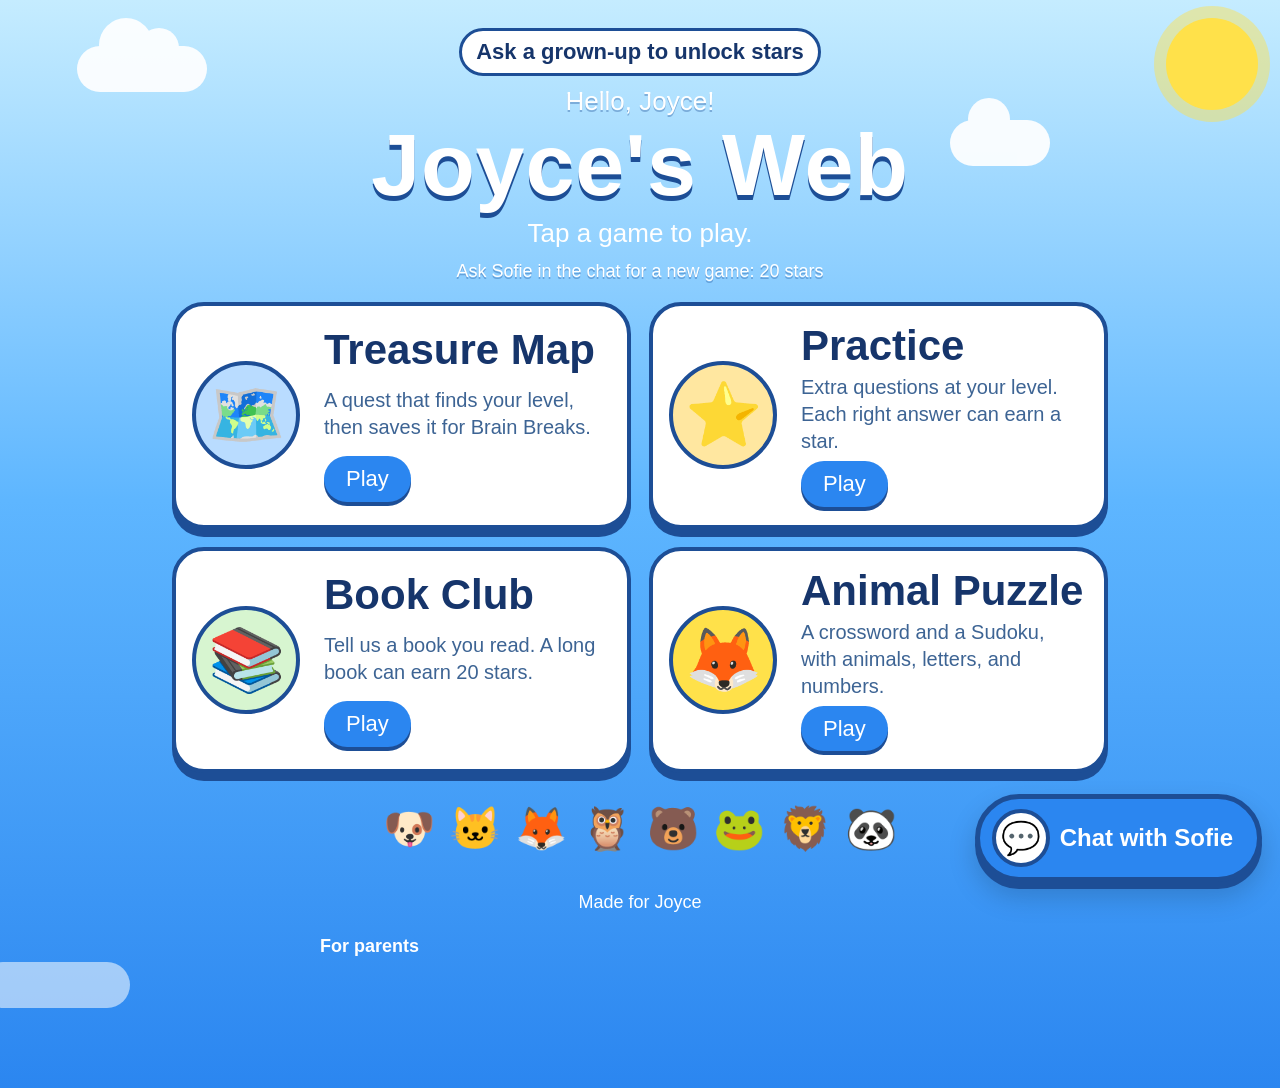
==== index.html @ fce6f311 "Put the Book Club quiz back in the chat. Lookup, start, and list are the only kid-books calls. A fin" ====
<!DOCTYPE html>
<html lang="en">
<head>
  <meta charset="UTF-8">
  <meta name="viewport" content="width=device-width, initial-scale=1, maximum-scale=1, user-scalable=no, viewport-fit=cover">
  <meta name="format-detection" content="telephone=no">
  <meta name="apple-mobile-web-app-capable" content="yes">
  <meta name="mobile-web-app-capable" content="yes">
  <meta name="apple-mobile-web-app-status-bar-style" content="black-translucent">
  <meta name="apple-mobile-web-app-title" content="Joyce's Web">
  <meta name="theme-color" content="#2b86f0">
  <title>Joyce's Web</title>
  <link rel="icon" href="apple-touch-icon.png">
  <link rel="apple-touch-icon" href="apple-touch-icon.png">
  <link rel="manifest" href="manifest.webmanifest">
  <link rel="stylesheet" href="css/site.css">
  <link rel="stylesheet" href="questions/ask.css">
</head>
<body class="home">
  <div class="sky" aria-hidden="true">
    <div class="sun"></div>
    <div class="cloud cloud-a"></div>
    <div class="cloud cloud-b"></div>
    <div class="cloud cloud-c"></div>
  </div>
  <main class="wrap">
    <header class="hero">
      <p class="starbar" id="starbar">★</p>
      <p class="hello">Hello, Joyce!</p>
      <h1>Joyce's Web</h1>
      <p class="tag">Tap a game to play.</p>
      <p class="star-ask">Ask Sofie in the chat for a new game: 20 stars</p>
    </header>
    <section id="game-list" class="game-list" aria-label="Games"></section>
    <ul class="parade" aria-hidden="true">
      <li>🐶</li>
      <li>🐱</li>
      <li>🦊</li>
      <li>🦉</li>
      <li>🐻</li>
      <li>🐸</li>
      <li>🦁</li>
      <li>🐼</li>
    </ul>
  </main>
  <footer class="foot">
    <p>Made for Joyce</p>
    <details class="parent-note">
      <summary>For parents</summary>
      <p>Brain Breaks are short learning pauses instead of ads. At the end of every level, whether Joyce finishes it or starts it over, she or Miriam answers a few questions: math, word problems, English, Russian, and Hebrew words, and the weekly Torah portion. Questions get a little harder as the game level goes up. Each child has her own level, saved on this iPad. They can switch players on the break screen.</p>
      <p>The 💬 bubble lets Joyce chat with Sofie, her Grok Bot. It asks for the family code once on this iPad, and only Sofie can answer. After that, stars can be earned in Practice and spent on hints. A new game from Sofie costs 20 stars.</p>
      <p>Treasure Map finds a level for math, reading, English, Hebrew, Russian, and Parsha. Those levels are saved for Brain Breaks. She can quit and come back, or retake a subject anytime.</p>
      <p>Book Club is for a book she finished. She picks the book, then tells Sofie about it in the chat. A long book can earn 20 stars. A short book does not.</p>
    </details>
  </footer>
  <script src="games.js"></script>
  <script src="js/home.js"></script>
  <script src="js/kid-config.js"></script>
  <script src="stars/stars.js"></script>
  <script src="chat/chat.js" defer></script>
</body>
</html>
---- css/site.css ----
:root {
  --ink: #16356b;
  --ink-soft: #3d6494;
  --sky-top: #c5ecff;
  --sky-mid: #5eb6ff;
  --sky-deep: #2b86f0;
  --line: #1d4e96;
  --sun: #ffe14a;
  --white: #ffffff;
  --shadow: 0 8px 0 #1d4e96;
  --font: "Chalkboard SE", "Comic Sans MS", "Marker Felt", "Trebuchet MS", "Segoe Print", sans-serif;
}

* {
  box-sizing: border-box;
}

html {
  touch-action: manipulation;
  -webkit-text-size-adjust: 100%;
}

body {
  margin: 0;
  min-height: 100vh;
  min-height: 100dvh;
  color: var(--ink);
  font-family: var(--font);
  font-size: 22px;
  line-height: 1.35;
  background: linear-gradient(180deg, var(--sky-top) 0%, var(--sky-mid) 46%, var(--sky-deep) 100%);
  padding:
    env(safe-area-inset-top)
    env(safe-area-inset-right)
    env(safe-area-inset-bottom)
    env(safe-area-inset-left);
}

body.home,
body.game {
  position: relative;
  overflow-x: hidden;
}

button,
a {
  font-family: inherit;
  touch-action: manipulation;
  -webkit-tap-highlight-color: transparent;
  -webkit-touch-callout: none;
  user-select: none;
}

button {
  cursor: pointer;
  border: 0;
  color: inherit;
}

.sky {
  position: absolute;
  inset: 0;
  pointer-events: none;
  overflow: hidden;
}

.sun {
  position: absolute;
  top: 18px;
  right: 22px;
  width: 92px;
  height: 92px;
  border-radius: 50%;
  background: var(--sun);
  box-shadow: 0 0 0 12px rgba(255, 225, 74, 0.45);
}

.cloud {
  position: absolute;
  height: 46px;
  background: #fff;
  border-radius: 40px;
  opacity: 0.92;
}

.cloud:before,
.cloud:after {
  content: "";
  position: absolute;
  background: #fff;
  border-radius: 50%;
}

.cloud-a {
  width: 130px;
  top: 46px;
  left: 6%;
}

.cloud-a:before {
  width: 54px;
  height: 54px;
  top: -28px;
  left: 22px;
}

.cloud-a:after {
  width: 40px;
  height: 40px;
  top: -18px;
  left: 62px;
}

.cloud-b {
  width: 100px;
  top: 120px;
  right: 18%;
}

.cloud-b:before {
  width: 42px;
  height: 42px;
  top: -22px;
  left: 18px;
}

.cloud-c {
  width: 150px;
  bottom: 80px;
  left: -20px;
  opacity: 0.55;
}

.wrap {
  position: relative;
  z-index: 1;
  width: min(980px, 100%);
  margin: 0 auto;
  padding: 28px 22px 16px;
}

.hero {
  text-align: center;
  margin-bottom: 18px;
}

.hello {
  margin: 0 0 4px;
  font-size: 26px;
  color: #fff;
  text-shadow: 0 2px 0 rgba(29, 78, 150, 0.35);
}

h1 {
  margin: 0;
  font-size: clamp(52px, 9vw, 88px);
  line-height: 0.95;
  color: #fff;
  text-shadow: 0 5px 0 #1d4e96;
  letter-spacing: 0.01em;
}

.tag {
  margin: 10px 0 0;
  font-size: 26px;
  color: #fff;
}

.game-list {
  display: flex;
  flex-wrap: wrap;
  justify-content: center;
  gap: 18px;
  margin-top: 12px;
}

.game-card {
  flex: 1 1 340px;
  max-width: 560px;
  min-height: 196px;
  display: grid;
  grid-template-columns: 116px 1fr;
  grid-template-areas:
    "emoji title"
    "emoji about"
    "emoji play";
  gap: 6px 16px;
  align-items: center;
  padding: 18px 20px 18px 16px;
  background: var(--white);
  color: var(--ink);
  text-decoration: none;
  border: 4px solid var(--line);
  border-radius: 32px;
  box-shadow: var(--shadow);
}

.game-card:active {
  transform: translateY(4px);
  box-shadow: 0 4px 0 #1d4e96;
}

.game-emoji {
  grid-area: emoji;
  width: 108px;
  height: 108px;
  display: grid;
  place-items: center;
  border-radius: 50%;
  background: var(--accent, var(--sun));
  border: 4px solid var(--line);
  font-size: 62px;
  line-height: 1;
}

.game-title {
  grid-area: title;
  font-size: clamp(32px, 4vw, 42px);
  font-weight: 800;
  line-height: 1.05;
}

.game-about {
  grid-area: about;
  font-size: 20px;
  color: var(--ink-soft);
}

.play-pill {
  grid-area: play;
  justify-self: start;
  background: #2b86f0;
  color: #fff;
  border-radius: 999px;
  padding: 8px 22px;
  font-size: 22px;
  box-shadow: 0 4px 0 #1d4e96;
}

.parade {
  list-style: none;
  display: flex;
  justify-content: center;
  flex-wrap: wrap;
  gap: 8px 14px;
  margin: 28px 0 8px;
  padding: 0;
  font-size: 42px;
}

.foot {
  position: relative;
  z-index: 1;
  text-align: center;
  color: #fff;
  font-size: 18px;
  padding: 8px 12px 120px;
}

.foot p {
  margin: 0;
}

.parent-note {
  margin: 10px auto 0;
  max-width: 640px;
  text-align: left;
}

.parent-note summary {
  min-height: 44px;
  display: inline-flex;
  align-items: center;
  cursor: pointer;
  color: #fff;
  font-weight: 700;
}

.parent-note p {
  margin-top: 8px;
  background: rgba(255, 255, 255, 0.96);
  color: var(--ink);
  border-radius: 16px;
  padding: 14px 16px;
  line-height: 1.4;
}

.empty-note {
  background: #fff;
  border-radius: 24px;
  padding: 24px;
  color: var(--ink);
}

@media (orientation: landscape) and (max-height: 500px) {
  .sun {
    width: 64px;
    height: 64px;
  }

  h1 {
    font-size: 48px;
  }
}

@media (prefers-reduced-motion: reduce) {
  .game-card:active {
    transform: none;
  }
}

/* The chat widget is appended to the page. .wrap and .foot each
   create a stacking context, and the panel fades in. Keep the whole
   widget above decorations, clouds, and the footer, and keep the
   panel painted solid so the page cannot show through it. */
.kc-root {
  position: relative;
  z-index: 50;
}

.kc-panel {
  opacity: 1 !important;
}
---- questions/ask.css ----
/* Shared quest screen. Colors come from the host site's variables. */
.quest-page {
  --quest-accent: var(--sky-deep, #2b86f0);
  --quest-ink: var(--ink, #16356b);
  --quest-line: var(--line, #1d4e96);
  --quest-card: #ffffff;
  --quest-yes: #1f8a4c;
  --quest-soft: #e7f6ff;
}

.quest-top {
  position: relative;
  z-index: 2;
  display: flex;
  align-items: center;
  justify-content: space-between;
  gap: 12px;
  padding: 14px 16px 0;
}

.quest-app {
  position: relative;
  z-index: 1;
  width: min(980px, 100%);
  margin: 0 auto;
  padding: 12px 16px 28px;
}

.mascot {
  display: flex;
  align-items: center;
  gap: 12px;
  background: var(--quest-card);
  border: 4px solid var(--quest-line);
  border-radius: 24px;
  padding: 12px 16px;
  box-shadow: 0 6px 0 var(--quest-line);
  margin-bottom: 14px;
}

.mascot-face {
  font-size: 42px;
  line-height: 1;
}

.mascot p {
  margin: 0;
  color: var(--quest-ink);
  font-size: 22px;
}

.map-grid,
.q-choices {
  display: grid;
  grid-template-columns: 1fr;
  gap: 12px;
}

.island,
.q-choice,
.q-next,
.quest-side {
  min-height: 56px;
  border-radius: 18px;
  border: 3px solid var(--quest-line);
  background: var(--quest-card);
  color: var(--quest-ink);
  box-shadow: 0 5px 0 var(--quest-line);
  font-size: 22px;
  font-weight: 700;
  padding: 12px 16px;
  text-align: left;
}

.island {
  display: flex;
  align-items: center;
  gap: 12px;
}

.island .badge {
  margin-left: auto;
  background: var(--quest-soft);
  border-radius: 999px;
  padding: 4px 10px;
  font-size: 16px;
}

.q-card {
  background: var(--quest-card);
  border: 4px solid var(--quest-line);
  border-radius: 28px;
  padding: 16px;
  box-shadow: 0 8px 0 var(--quest-line);
}

.q-kicker,
.q-note,
.q-explain {
  margin: 0 0 8px;
  font-size: 18px;
}

.q-prompt {
  margin: 0 0 14px;
  font-size: 28px;
  line-height: 1.35;
  color: var(--quest-ink);
}

.q-choice.right {
  background: #d9f5d0;
}

.q-choice.wrong {
  background: #ffd5d0;
}

.q-next {
  width: 100%;
  text-align: center;
  background: var(--quest-accent);
  color: #fff;
  margin-top: 12px;
}

.q-he {
  font-family: "New Peninim MT", "Arial Hebrew", "David", "Times New Roman", "Ezra SIL", serif;
  font-size: 34px;
  line-height: 1.5;
}

.q-ru {
  font-family: "Trebuchet MS", "Segoe UI", "Arial", sans-serif;
}

.q-speak {
  min-height: 56px;
  margin: 0 0 12px;
  border-radius: 999px;
  border: 3px solid var(--quest-line);
  background: var(--sun, #ffe14a);
  font-weight: 700;
  padding: 8px 16px;
}

.trail {
  display: flex;
  gap: 6px;
  margin: 0 0 10px;
  padding: 0;
  list-style: none;
}

.trail li {
  width: 14px;
  height: 14px;
  border-radius: 50%;
  background: rgba(255, 255, 255, 0.7);
  border: 2px solid #fff;
}

.trail li.on {
  background: var(--sun, #ffe14a);
}

.result-list {
  display: grid;
  gap: 10px;
}

.result-row {
  display: flex;
  justify-content: space-between;
  gap: 12px;
  background: #fff;
  border-radius: 16px;
  padding: 12px 14px;
  border: 3px solid var(--quest-line);
  font-size: 20px;
}

.seed-note {
  background: rgba(255, 255, 255, 0.95);
  border-radius: 16px;
  padding: 12px 14px;
  color: var(--quest-ink);
  font-size: 18px;
}

.starbar {
  display: inline-flex;
  align-items: center;
  min-height: 44px;
  margin: 0;
  padding: 6px 14px;
  border-radius: 999px;
  background: #fff;
  color: var(--ink, #16356b);
  font-weight: 800;
  border: 3px solid var(--line, #1d4e96);
}

.home .starbar {
  margin: 0 auto 8px;
}

.star-ask {
  margin: 8px 0 0;
  color: #fff;
  font-size: 18px;
  text-shadow: 0 2px 0 rgba(29, 78, 150, 0.35);
}

.star-cap {
  margin: 10px 16px 0;
  text-align: center;
  color: var(--ink, #16356b);
  background: #fff8d6;
  border: 3px solid var(--line, #1d4e96);
  border-radius: 16px;
  padding: 10px 14px;
  font-size: 18px;
  font-weight: 700;
}

.star-cap[hidden] {
  display: none;
}

.home .star-cap {
  margin: 0 auto 8px;
  max-width: 560px;
}

@media (min-width: 720px), (orientation: landscape) {
  .map-grid,
  .q-choices {
    grid-template-columns: 1fr 1fr;
  }
}

@media (orientation: landscape) and (min-width: 900px) {
  .map-grid {
    grid-template-columns: 1fr 1fr 1fr;
  }
}
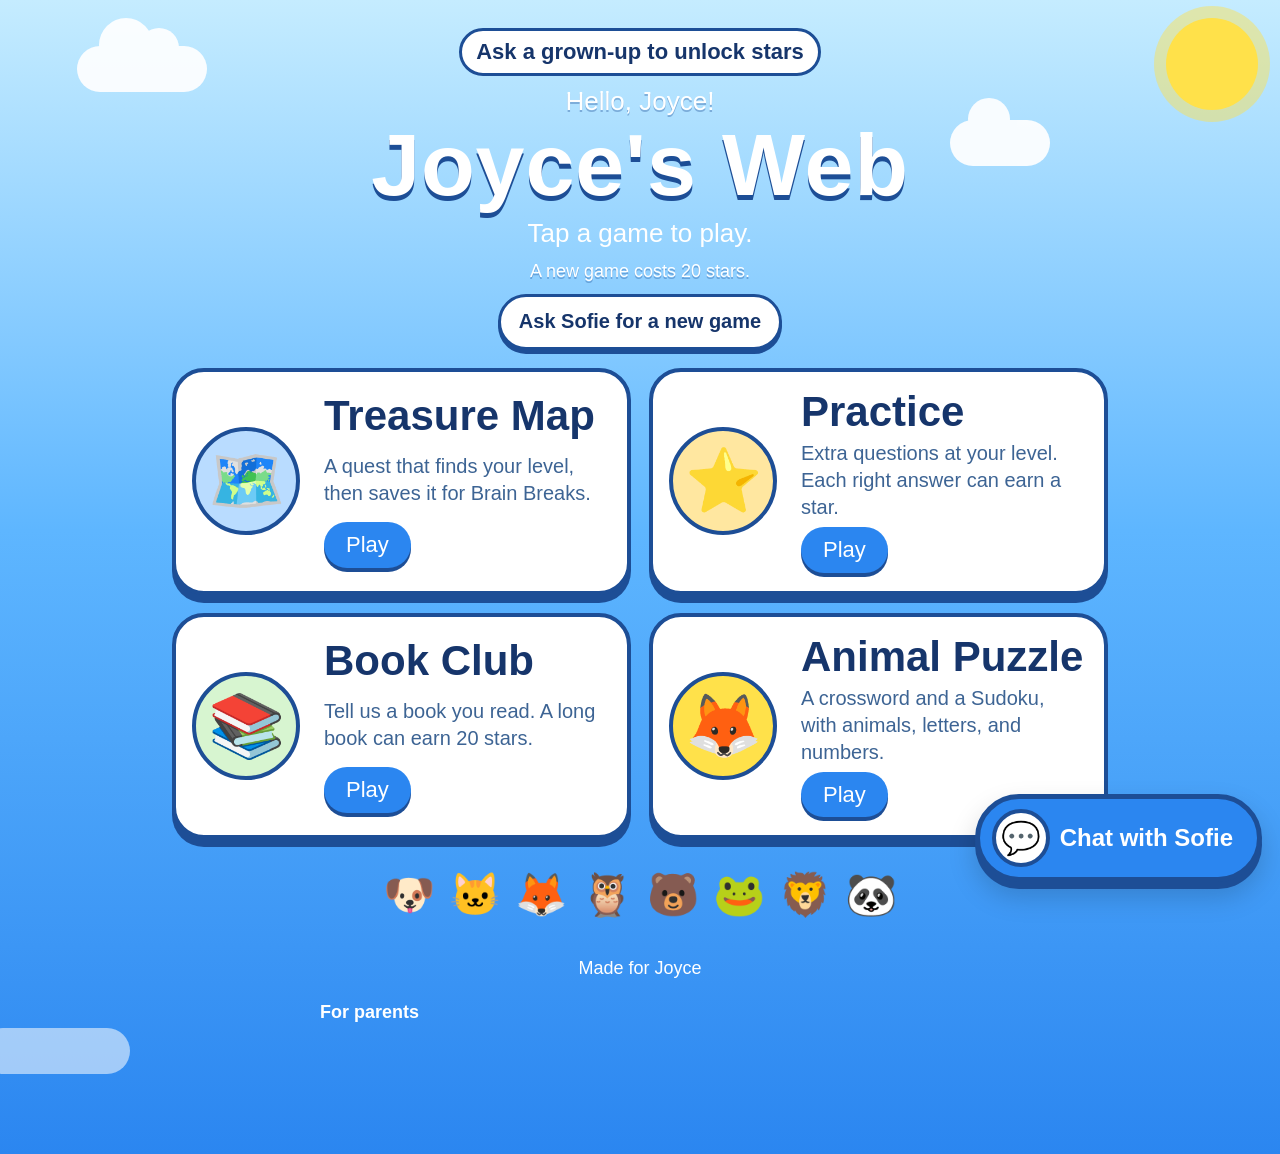
==== commit 53559f1d: "Connect the live star ledger to the shared chat bubble. Copy in the updated chat files, save a renew" ====
--- a/index.html
+++ b/index.html
@@ -29,7 +29,8 @@
       <p class="hello">Hello, Joyce!</p>
       <h1>Joyce's Web</h1>
       <p class="tag">Tap a game to play.</p>
-      <p class="star-ask">Ask Sofie in the chat for a new game: 20 stars</p>
+      <p class="star-ask">A new game costs 20 stars.</p>
+      <button type="button" class="star-game" id="new-game">Ask Sofie for a new game</button>
     </header>
     <section id="game-list" class="game-list" aria-label="Games"></section>
     <ul class="parade" aria-hidden="true">
--- a/questions/ask.css
+++ b/questions/ask.css
@@ -212,6 +212,23 @@
   text-shadow: 0 2px 0 rgba(29, 78, 150, 0.35);
 }
 
+.star-game {
+  display: inline-flex;
+  align-items: center;
+  justify-content: center;
+  min-height: 56px;
+  margin: 10px 0 0;
+  padding: 10px 18px;
+  border: 3px solid #1d4e96;
+  border-radius: 999px;
+  background: #fff;
+  color: var(--ink, #16356b);
+  font: inherit;
+  font-size: 20px;
+  font-weight: 800;
+  box-shadow: 0 4px 0 #1d4e96;
+}
+
 .star-cap {
   margin: 10px 16px 0;
   text-align: center;
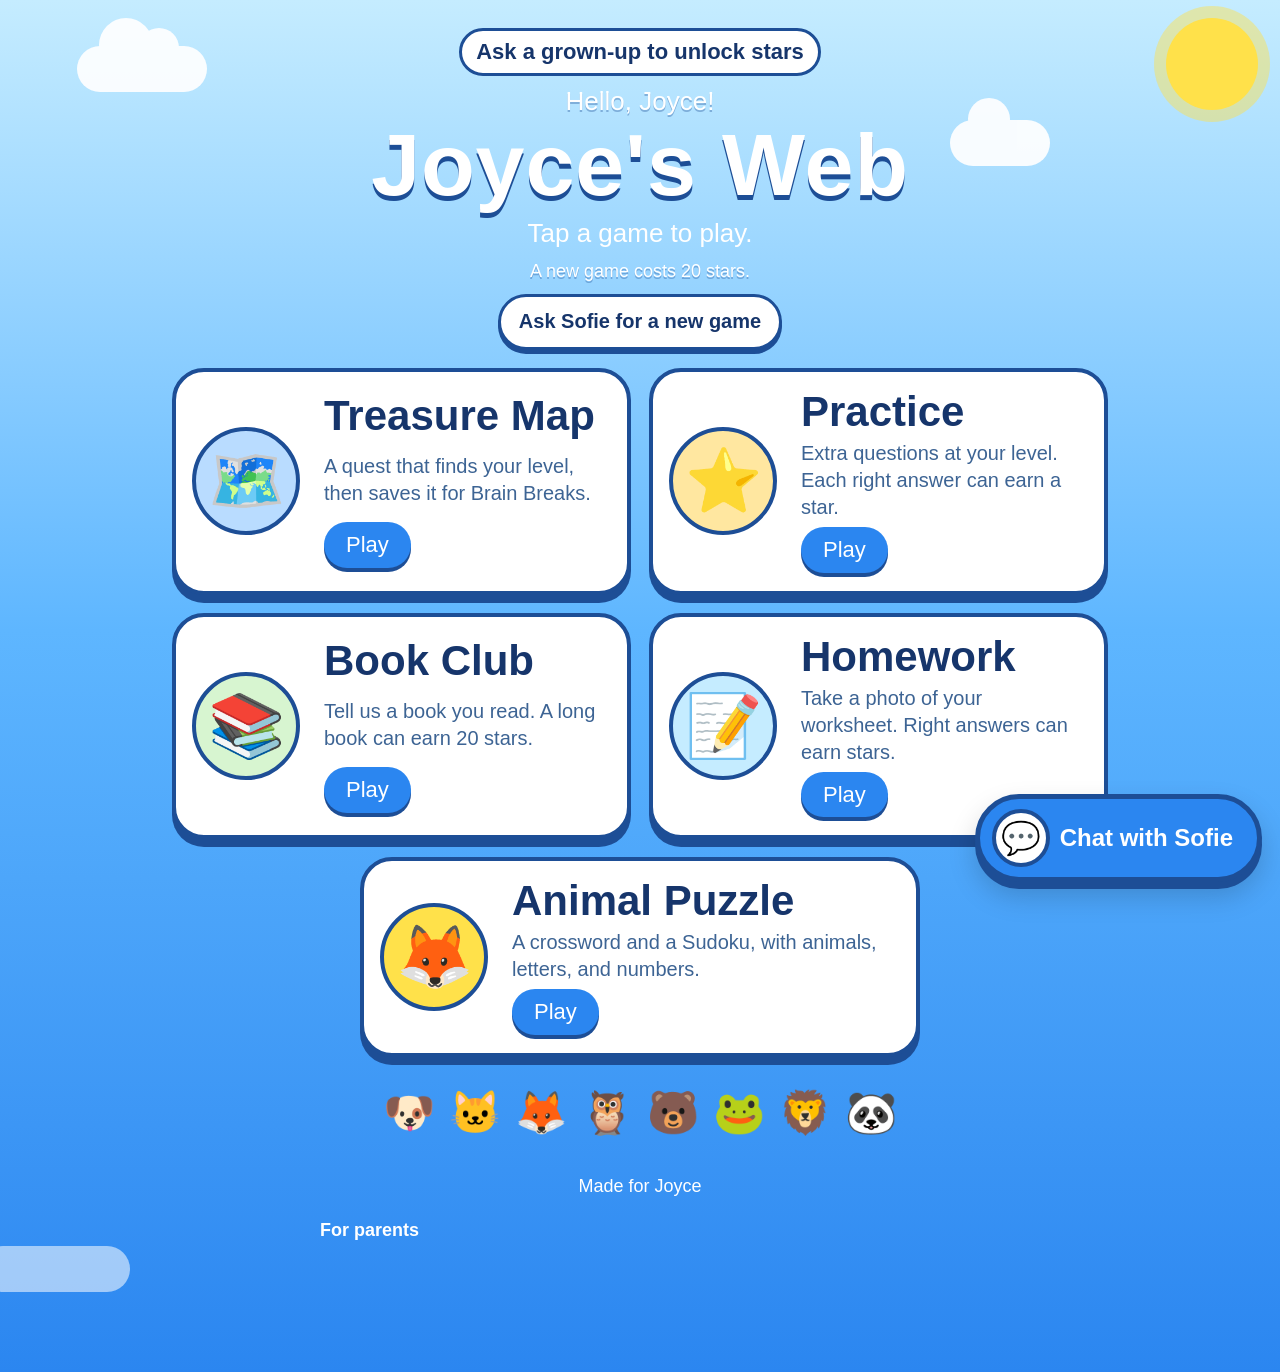
==== commit 77b4a6cf: "Add a homework photo check that can award stars. A worksheet photo is resized on the page and sent t" ====
--- a/index.html
+++ b/index.html
@@ -52,6 +52,7 @@
       <p>The 💬 bubble lets Joyce chat with Sofie, her Grok Bot. It asks for the family code once on this iPad, and only Sofie can answer. After that, stars can be earned in Practice and spent on hints. A new game from Sofie costs 20 stars.</p>
       <p>Treasure Map finds a level for math, reading, English, Hebrew, Russian, and Parsha. Those levels are saved for Brain Breaks. She can quit and come back, or retake a subject anytime.</p>
       <p>Book Club is for a book she finished. She picks the book, then tells Sofie about it in the chat. A long book can earn 20 stars. A short book does not.</p>
+      <p>Homework is a photo of one worksheet. The page checks the problems and can award stars, up to 10 for a sheet and 20 homework stars a day. Hints never include the answer.</p>
     </details>
   </footer>
   <script src="games.js"></script>
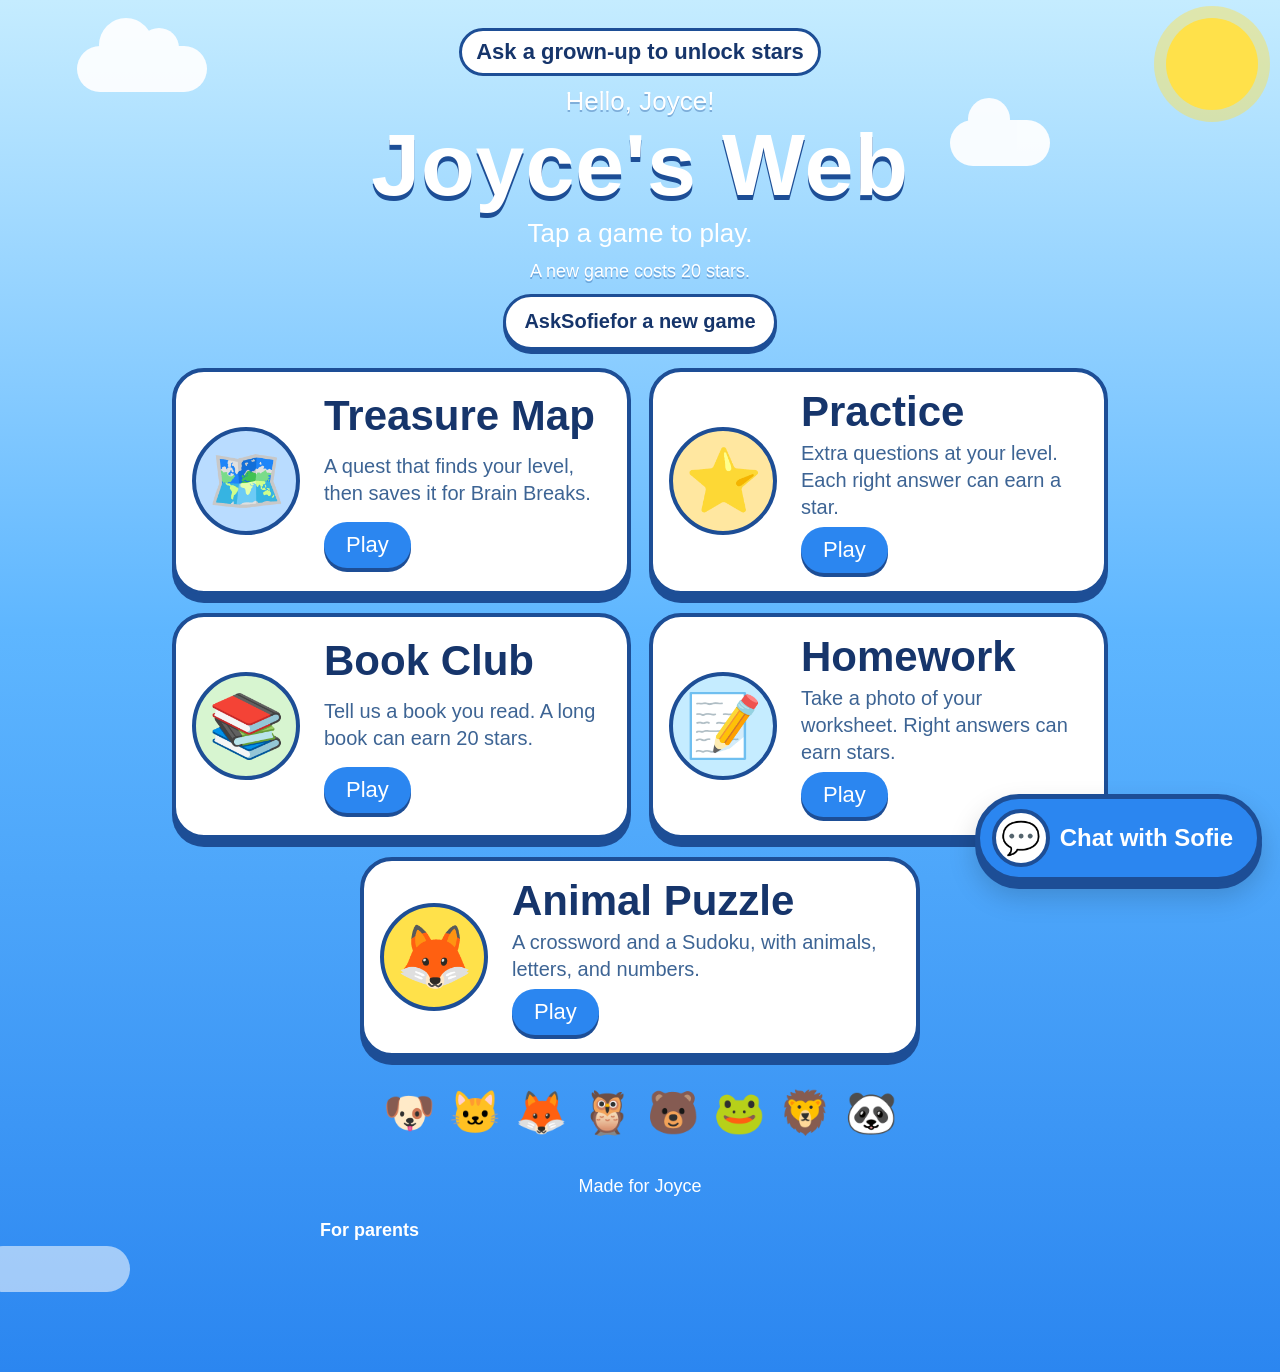
==== commit 2b5ebadb: "Add a single settings.js so a fork can change the child without editing games. Chat, stars, homework" ====
--- a/index.html
+++ b/index.html
@@ -25,12 +25,12 @@
   </div>
   <main class="wrap">
     <header class="hero">
-      <p class="starbar" id="starbar">★</p>
-      <p class="hello">Hello, Joyce!</p>
-      <h1>Joyce's Web</h1>
+      <p class="starbar" id="starbar" data-needs="stars">★</p>
+      <p class="hello">Hello, <span data-child-name>Joyce</span>!</p>
+      <h1 data-site-title>Joyce's Web</h1>
       <p class="tag">Tap a game to play.</p>
-      <p class="star-ask">A new game costs 20 stars.</p>
-      <button type="button" class="star-game" id="new-game">Ask Sofie for a new game</button>
+      <p class="star-ask" data-needs="stars">A new game costs <span data-price="newGame">20</span> stars.</p>
+      <button type="button" class="star-game" id="new-game" data-needs="chat stars">Ask <span data-bot-name>Sofie</span> for a new game</button>
     </header>
     <section id="game-list" class="game-list" aria-label="Games"></section>
     <ul class="parade" aria-hidden="true">
@@ -45,19 +45,19 @@
     </ul>
   </main>
   <footer class="foot">
-    <p>Made for Joyce</p>
+    <p>Made for <span data-child-name>Joyce</span></p>
     <details class="parent-note">
       <summary>For parents</summary>
-      <p>Brain Breaks are short learning pauses instead of ads. At the end of every level, whether Joyce finishes it or starts it over, she or Miriam answers a few questions: math, word problems, English, Russian, and Hebrew words, and the weekly Torah portion. Questions get a little harder as the game level goes up. Each child has her own level, saved on this iPad. They can switch players on the break screen.</p>
-      <p>The 💬 bubble lets Joyce chat with Sofie, her Grok Bot. It asks for the family code once on this iPad, and only Sofie can answer. After that, stars can be earned in Practice and spent on hints. A new game from Sofie costs 20 stars.</p>
-      <p>Treasure Map finds a level for math, reading, English, Hebrew, Russian, and Parsha. Those levels are saved for Brain Breaks. She can quit and come back, or retake a subject anytime.</p>
-      <p>Book Club is for a book she finished. She picks the book, then tells Sofie about it in the chat. A long book can earn 20 stars. A short book does not.</p>
-      <p>Homework is a photo of one worksheet. The page checks the problems and can award stars, up to 10 for a sheet and 20 homework stars a day. Hints never include the answer.</p>
+      <p>Brain Breaks are short learning pauses instead of ads. At the end of every level, whether <span data-child-name>Joyce</span> finishes it or starts it over, she answers a few questions. Questions get a little harder as the game level goes up. Levels are saved on this iPad. Players can switch on the break screen.</p>
+      <p data-needs="chat">The 💬 bubble lets <span data-child-name>Joyce</span> chat with <span data-bot-name>Sofie</span>. It asks for the family code once on this iPad. Stars can be earned in Practice and spent on hints. A new game costs <span data-price="newGame">20</span> stars.</p>
+      <p>Treasure Map finds a level for the subjects that are turned on. Those levels are saved for Brain Breaks. She can quit and come back, or retake a subject anytime.</p>
+      <p data-needs="bookClub">Book Club is for a book she finished. She picks the book, then tells <span data-bot-name>Sofie</span> about it in the chat. A long book can earn 20 stars. A short book does not.</p>
+      <p data-needs="homework">Homework is a photo of one worksheet. The check can take about a minute. It can award stars, up to <span data-price="sheet">10</span> for a sheet and <span data-price="day">20</span> homework stars a day. Hints never include the answer.</p>
     </details>
   </footer>
+  <script src="settings.js"></script>
   <script src="games.js"></script>
   <script src="js/home.js"></script>
-  <script src="js/kid-config.js"></script>
   <script src="stars/stars.js"></script>
   <script src="chat/chat.js" defer></script>
 </body>
--- a/questions/ask.css
+++ b/questions/ask.css
@@ -188,6 +188,12 @@
   font-size: 18px;
 }
 
+.starbar[hidden],
+.star-ask[hidden],
+.star-game[hidden] {
+  display: none !important;
+}
+
 .starbar {
   display: inline-flex;
   align-items: center;
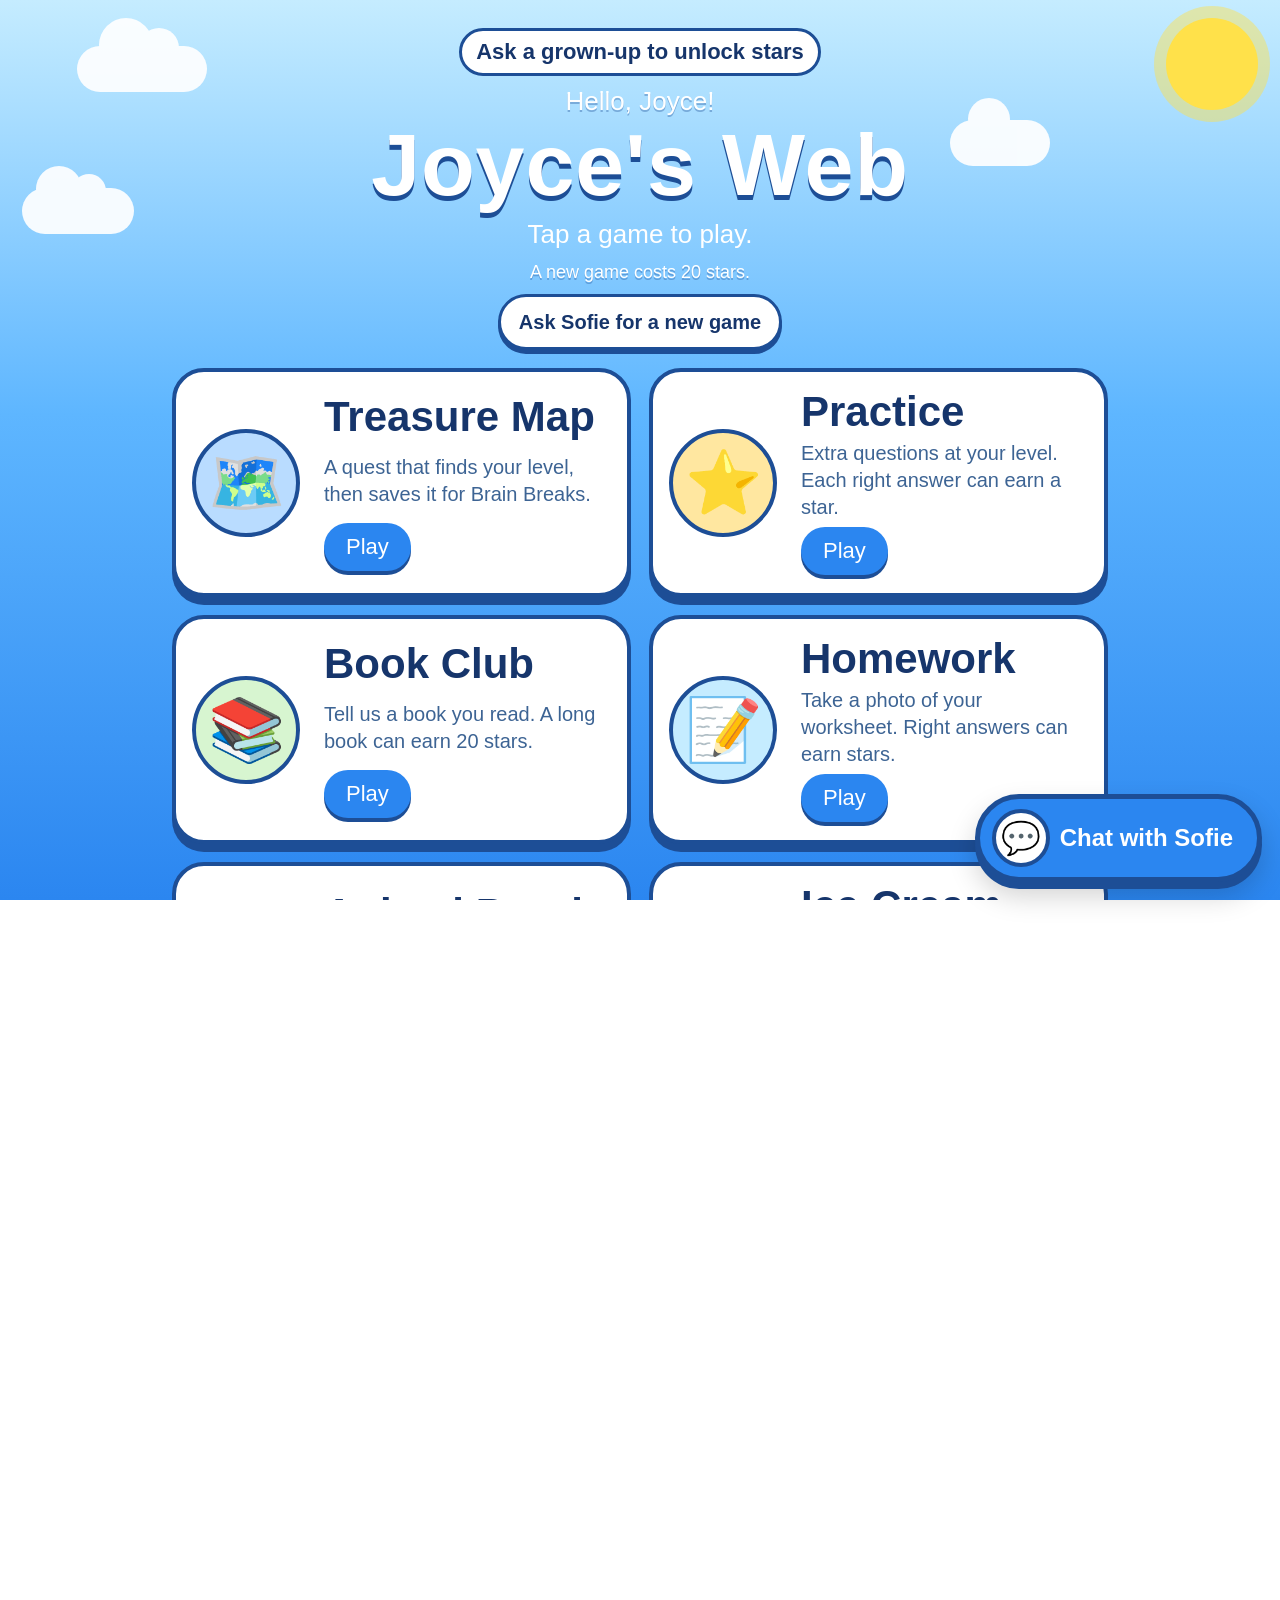
==== commit 28a1b8e4: "Fit every page to the visible viewport. Bottom bars were slipping off short and foldable screens bec" ====
--- a/index.html
+++ b/index.html
@@ -15,6 +15,8 @@
   <link rel="manifest" href="manifest.webmanifest">
   <link rel="stylesheet" href="css/site.css">
   <link rel="stylesheet" href="questions/ask.css">
+  <link rel="stylesheet" href="css/fit.css">
+  <script src="js/fit.js"></script>
 </head>
 <body class="home">
   <div class="sky" aria-hidden="true">
--- a/css/site.css
+++ b/css/site.css
@@ -24,6 +24,7 @@
   margin: 0;
   min-height: 100vh;
   min-height: 100dvh;
+  min-height: var(--app-h, 100dvh);
   color: var(--ink);
   font-family: var(--font);
   font-size: 22px;
@@ -64,7 +65,9 @@
   overflow: hidden;
 }
 
-.sun {
+/* The sky decoration only. Yellow action buttons also use the class
+   name "sun", and this rule must not pull them out of the button bar. */
+.sky > .sun {
   position: absolute;
   top: 18px;
   right: 22px;
@@ -125,10 +128,23 @@
 }
 
 .cloud-c {
-  width: 150px;
-  bottom: 80px;
-  left: -20px;
-  opacity: 0.55;
+  width: 112px;
+  top: 188px;
+  left: 22px;
+}
+
+.cloud-c:before {
+  width: 46px;
+  height: 46px;
+  top: -22px;
+  left: 14px;
+}
+
+.cloud-c:after {
+  width: 34px;
+  height: 34px;
+  top: -14px;
+  left: 50px;
 }
 
 .wrap {
@@ -293,7 +309,7 @@
 }
 
 @media (orientation: landscape) and (max-height: 500px) {
-  .sun {
+  .sky > .sun {
     width: 64px;
     height: 64px;
   }
--- a/questions/ask.css
+++ b/questions/ask.css
@@ -219,9 +219,9 @@
 }
 
 .star-game {
-  display: inline-flex;
-  align-items: center;
-  justify-content: center;
+  /* inline-block, not flex: flex throws away the spaces beside the name span. */
+  display: inline-block;
+  text-align: center;
   min-height: 56px;
   margin: 10px 0 0;
   padding: 10px 18px;
--- a/css/fit.css
+++ b/css/fit.css
@@ -0,0 +1,465 @@
+/* Shared viewport fit. Loaded last so it wins over page styles.
+   The page is one screen. Content scrolls. Bottom bars stay on screen. */
+
+html {
+  height: 100vh;
+  height: 100dvh;
+  height: var(--app-h, 100dvh);
+  overflow: hidden;
+}
+
+body {
+  min-height: 100vh;
+  min-height: 100dvh;
+  min-height: var(--app-h, 100dvh);
+}
+
+body.home,
+body.game {
+  height: 100vh;
+  height: 100dvh;
+  height: var(--app-h, 100dvh);
+  max-height: 100vh;
+  max-height: 100dvh;
+  max-height: var(--app-h, 100dvh);
+  min-height: 0;
+  overflow: hidden;
+}
+
+body.home {
+  overflow: auto;
+  -webkit-overflow-scrolling: touch;
+}
+
+body.game {
+  display: flex;
+  flex-direction: column;
+}
+
+body.game > .topbar,
+body.game > .quest-top,
+body.game > .dock {
+  flex: 0 0 auto;
+}
+
+body.game > .app,
+body.game > .quest-app,
+body.game > .books-app,
+body.game > .hw-app {
+  flex: 1 1 auto;
+  min-height: 0;
+  width: min(1100px, 100%);
+  overflow: auto;
+  -webkit-overflow-scrolling: touch;
+  overscroll-behavior: contain;
+}
+
+body.spa {
+  height: 100vh;
+  height: 100dvh;
+  height: var(--app-h, 100dvh);
+  max-height: var(--app-h, 100dvh);
+}
+
+/* Bottom bars. The page padding already includes the safe area.
+   The bar repeats the inset so a fixed or sticky bar cannot slide
+   under the home indicator. */
+body.game > .dock,
+.play-layout > .side,
+.stack-top,
+.quest-app > .q-next:last-child,
+.books-app > .book-next:last-child,
+.hw-app > .hw-shoot,
+.panel > .big-btn:last-child {
+  padding-bottom: max(8px, env(safe-area-inset-bottom));
+}
+
+.stack-top,
+.quest-app > .q-next:last-child,
+.panel > .big-btn:last-child {
+  position: sticky;
+  bottom: 0;
+  z-index: 4;
+}
+
+.play-layout .actions {
+  position: sticky;
+  bottom: 0;
+  z-index: 4;
+  padding-bottom: max(8px, env(safe-area-inset-bottom));
+  background: rgba(255, 255, 255, 0.96);
+  border-radius: 18px;
+}
+
+/* Question screens: the card scrolls, the buttons stay underneath. */
+.quest-app:has(.q-card) {
+  display: flex;
+  flex-direction: column;
+  overflow: hidden;
+}
+
+.quest-app:has(.q-card) > .q-card {
+  flex: 1 1 auto;
+  min-height: 0;
+  overflow: auto;
+  -webkit-overflow-scrolling: touch;
+}
+
+.quest-app:has(.q-card) > .q-next,
+.quest-app:has(.q-card) > .quest-side {
+  flex: 0 0 auto;
+  position: static;
+}
+
+/* Puzzle play: shrink the board into the space above the buttons. */
+.app:has(.play-layout) {
+  display: flex;
+  flex-direction: column;
+  overflow: hidden;
+  padding: 8px 12px 8px;
+}
+
+.play-layout {
+  flex: 1 1 auto;
+  min-height: 0;
+  width: 100%;
+  height: 100%;
+  display: flex;
+  flex-direction: column;
+  align-items: center;
+  gap: 8px;
+  overflow: hidden;
+}
+
+.play-layout > .level-line,
+.play-layout > .legend,
+.play-layout > .chips {
+  flex: 0 0 auto;
+  width: min(640px, 100%);
+}
+
+.play-layout > .clue-card {
+  flex: 0 0 auto;
+  max-height: 140px;
+  width: min(640px, 100%);
+  overflow: auto;
+}
+
+.play-layout > .board-card {
+  flex: 1 1 auto;
+  min-height: 0;
+  min-width: 0;
+  width: 100%;
+  max-width: 100%;
+  display: grid;
+  place-items: center;
+  align-content: center;
+  overflow: auto;
+  container-type: size;
+  container-name: puzzle;
+}
+
+.play-layout > .side {
+  position: static;
+  z-index: 5;
+  flex: 0 1 auto;
+  min-height: 0;
+  width: min(560px, 100%);
+  max-height: 46%;
+  overflow: auto;
+  padding-top: 4px;
+}
+
+.board {
+  --gutter: clamp(40px, 16cqi, 112px);
+  --gutter-top: clamp(32px, 14cqb, 84px);
+  --cell: clamp(
+    48px,
+    min(
+      calc((100cqi - var(--gutter) - 8px) / var(--n, 4)),
+      calc((100cqb - var(--gutter-top) - 8px) / var(--n, 4))
+    ),
+    104px
+  );
+}
+
+.board.cozy,
+.board.wide {
+  --cell: clamp(
+    48px,
+    min(
+      calc((100cqi - var(--gutter) - 8px) / var(--n, 4)),
+      calc((100cqb - var(--gutter-top) - 8px) / var(--n, 4))
+    ),
+    112px
+  );
+}
+
+.cell {
+  min-width: 48px;
+  min-height: 48px;
+}
+
+/* Floors for controls that were under 48px. Do not lower controls
+   that already use a taller min-height. */
+.chip,
+.starbar,
+.parent-note summary,
+.play-pill {
+  min-height: 48px;
+}
+
+.play-pill {
+  display: inline-flex;
+  align-items: center;
+  box-sizing: border-box;
+}
+
+/* Yellow game buttons share the class "sun" with the sky decoration.
+   Keep them in the button bar at a full tap size. */
+button.sun,
+.big-btn.sun {
+  position: static;
+  top: auto;
+  right: auto;
+  width: auto;
+  height: auto;
+  border-radius: 18px;
+}
+
+.action,
+.big-btn,
+.menu-btn,
+.q-choice,
+.q-next,
+.home-link,
+.how-btn {
+  min-width: 48px;
+}
+
+/* Wide short screens: board beside the buttons, both inside the height. */
+@media (orientation: landscape) and (max-height: 1100px) {
+  .play-layout {
+    display: grid;
+    grid-template-columns: minmax(0, 1fr) minmax(240px, 360px);
+    grid-template-rows: auto auto auto auto minmax(0, 1fr);
+    align-items: stretch;
+    justify-content: stretch;
+    gap: 6px 16px;
+    height: 100%;
+    overflow: hidden;
+  }
+
+  .play-layout > .level-line,
+  .play-layout > .legend,
+  .play-layout > .chips,
+  .play-layout > .clue-card {
+    grid-column: 1 / -1;
+    width: 100%;
+  }
+
+  .play-layout > .board-card,
+  .play-layout > .side {
+    grid-row: -1;
+    max-height: none;
+    height: 100%;
+    min-height: 0;
+  }
+
+  .play-layout > .side {
+    position: static;
+    align-self: end;
+    width: 100%;
+    overflow: auto;
+  }
+}
+
+/* Narrow cover screen and phones. */
+@media (max-width: 520px) {
+  .wrap {
+    padding: 12px 12px 8px;
+  }
+
+  h1 {
+    font-size: clamp(40px, 12vw, 64px);
+  }
+
+  .game-card {
+    flex-basis: 100%;
+    min-height: 0;
+    grid-template-columns: 72px 1fr;
+    gap: 2px 10px;
+    padding: 10px 12px;
+    border-radius: 24px;
+  }
+
+  .game-emoji {
+    width: 64px;
+    height: 64px;
+    font-size: 36px;
+  }
+
+  .game-title {
+    font-size: clamp(24px, 7vw, 32px);
+  }
+
+  .game-about {
+    font-size: 16px;
+  }
+
+  .parade {
+    margin: 12px 0 4px;
+    font-size: 28px;
+  }
+
+  .foot {
+    padding-bottom: calc(96px + env(safe-area-inset-bottom));
+  }
+
+  .topbar,
+  .quest-top {
+    gap: 6px;
+    padding: 8px 10px 0;
+  }
+
+  .topbar .home-link,
+  .topbar .how-btn,
+  .topbar .score-pill,
+  .topbar .style-pill,
+  .topbar .starbar,
+  .quest-top .home-link,
+  .quest-top .starbar {
+    min-height: 48px;
+    padding: 4px 10px;
+    font-size: 16px;
+  }
+
+  .play-layout > .legend {
+    font-size: 16px;
+    line-height: 1.25;
+    max-height: 2.6em;
+    overflow: hidden;
+  }
+
+  .play-layout > .chips {
+    flex-wrap: nowrap;
+    justify-content: flex-start;
+    max-height: 56px;
+    overflow-x: auto;
+  }
+
+  .play-layout .key {
+    min-height: 48px;
+    font-size: 24px;
+  }
+
+  .play-layout .status {
+    min-height: 40px;
+    padding: 4px 8px;
+    font-size: 16px;
+  }
+
+  .play-layout > .level-line h2 {
+    font-size: 26px;
+  }
+
+  .play-layout > .clue-card {
+    max-height: 96px;
+  }
+
+  .play-layout > .side {
+    max-height: 230px;
+  }
+
+  .game-name {
+    font-size: clamp(20px, 5vw, 28px);
+  }
+
+  .guest-card {
+    min-height: 0;
+    flex-basis: 140px;
+    max-width: none;
+  }
+
+  .actions {
+    grid-template-columns: repeat(3, minmax(0, 1fr));
+  }
+
+  .action {
+    padding: 8px 6px;
+    font-size: 16px;
+  }
+
+  .key {
+    font-size: clamp(22px, 6vw, 34px);
+  }
+
+  .treat {
+    --ball: clamp(72px, 24vw, 136px);
+    --ball-h: clamp(52px, 16vw, 94px);
+    --base-w: clamp(96px, 32vw, 176px);
+  }
+}
+
+@media (max-height: 820px) {
+  .stage .doll,
+  .spot .doll {
+    zoom: 0.72;
+  }
+
+  .hello-avatar {
+    font-size: 48px;
+  }
+
+  .menu-btn {
+    min-height: 56px;
+    font-size: 22px;
+  }
+
+  .picker-intro,
+  .screen-intro {
+    font-size: 22px;
+    margin: 4px auto 8px;
+  }
+}
+
+.bb-next {
+  position: sticky;
+  bottom: 0;
+  z-index: 2;
+}
+
+/* How-to sheets stay inside the visible height. */
+.overlay,
+.bb-overlay {
+  top: 0;
+  right: 0;
+  bottom: auto;
+  left: 0;
+  height: 100vh;
+  height: 100dvh;
+  height: var(--app-h, 100dvh);
+  max-height: var(--app-h, 100dvh);
+  padding-bottom: max(16px, env(safe-area-inset-bottom));
+}
+
+.sheet {
+  max-height: min(92vh, 92dvh, calc(var(--app-h, 92dvh) - 32px));
+}
+
+/* Chat bubble: keep the open panel inside the visible height.
+   chat.js also writes --kc-vh in pixels on resize. */
+.kc-root {
+  --kc-vh: 100vh;
+  --kc-vh: 100dvh;
+  --kc-vh: var(--app-h, 100dvh);
+}
+
+@media (max-width: 560px) {
+  .kc-panel {
+    height: 100vh;
+    height: 100dvh;
+    height: var(--kc-vh);
+    max-height: var(--kc-vh);
+  }
+}
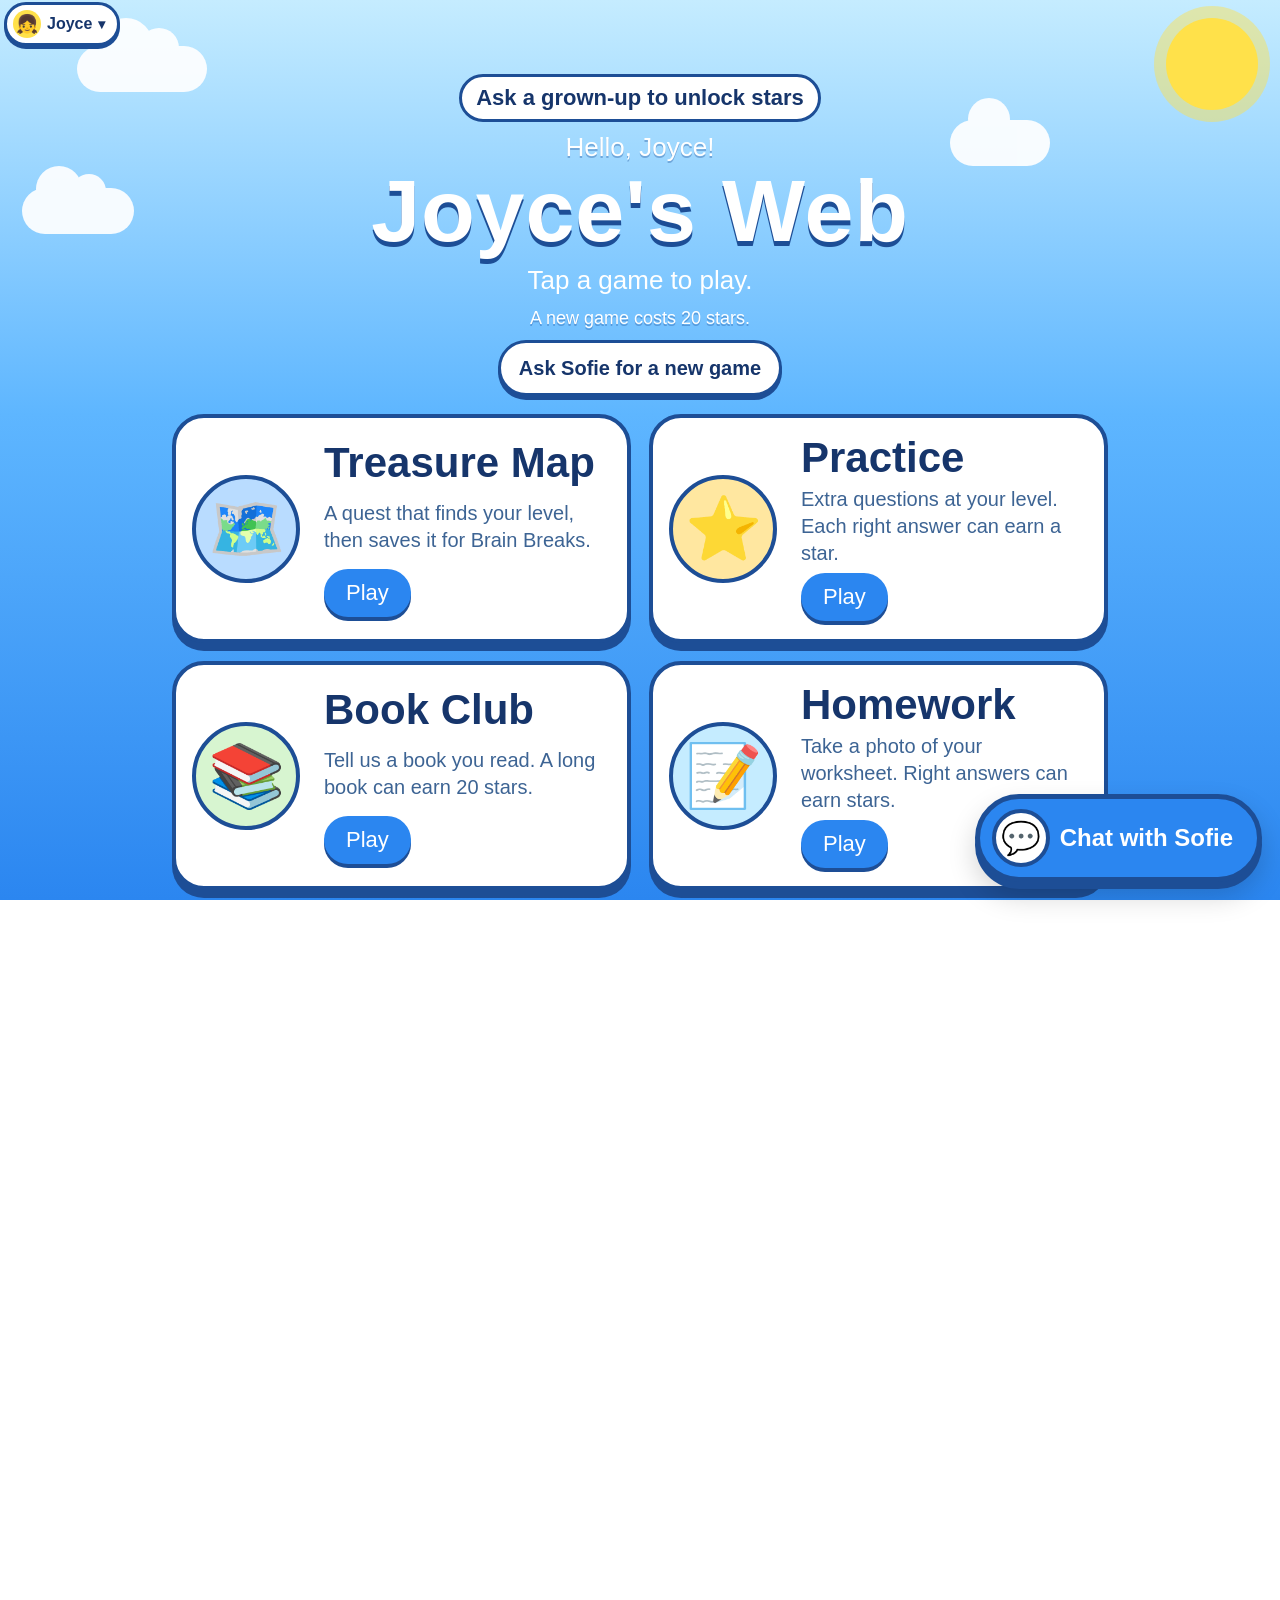
==== commit 3ca2b81d: "Add Bernie's loader and a kid switcher. Bernie gets a picture hub, a build-a-loader game, and constr" ====
--- a/index.html
+++ b/index.html
@@ -62,5 +62,6 @@
   <script src="js/home.js"></script>
   <script src="stars/stars.js"></script>
   <script src="chat/chat.js" defer></script>
+  <script src="js/kid-switch.js"></script>
 </body>
 </html>
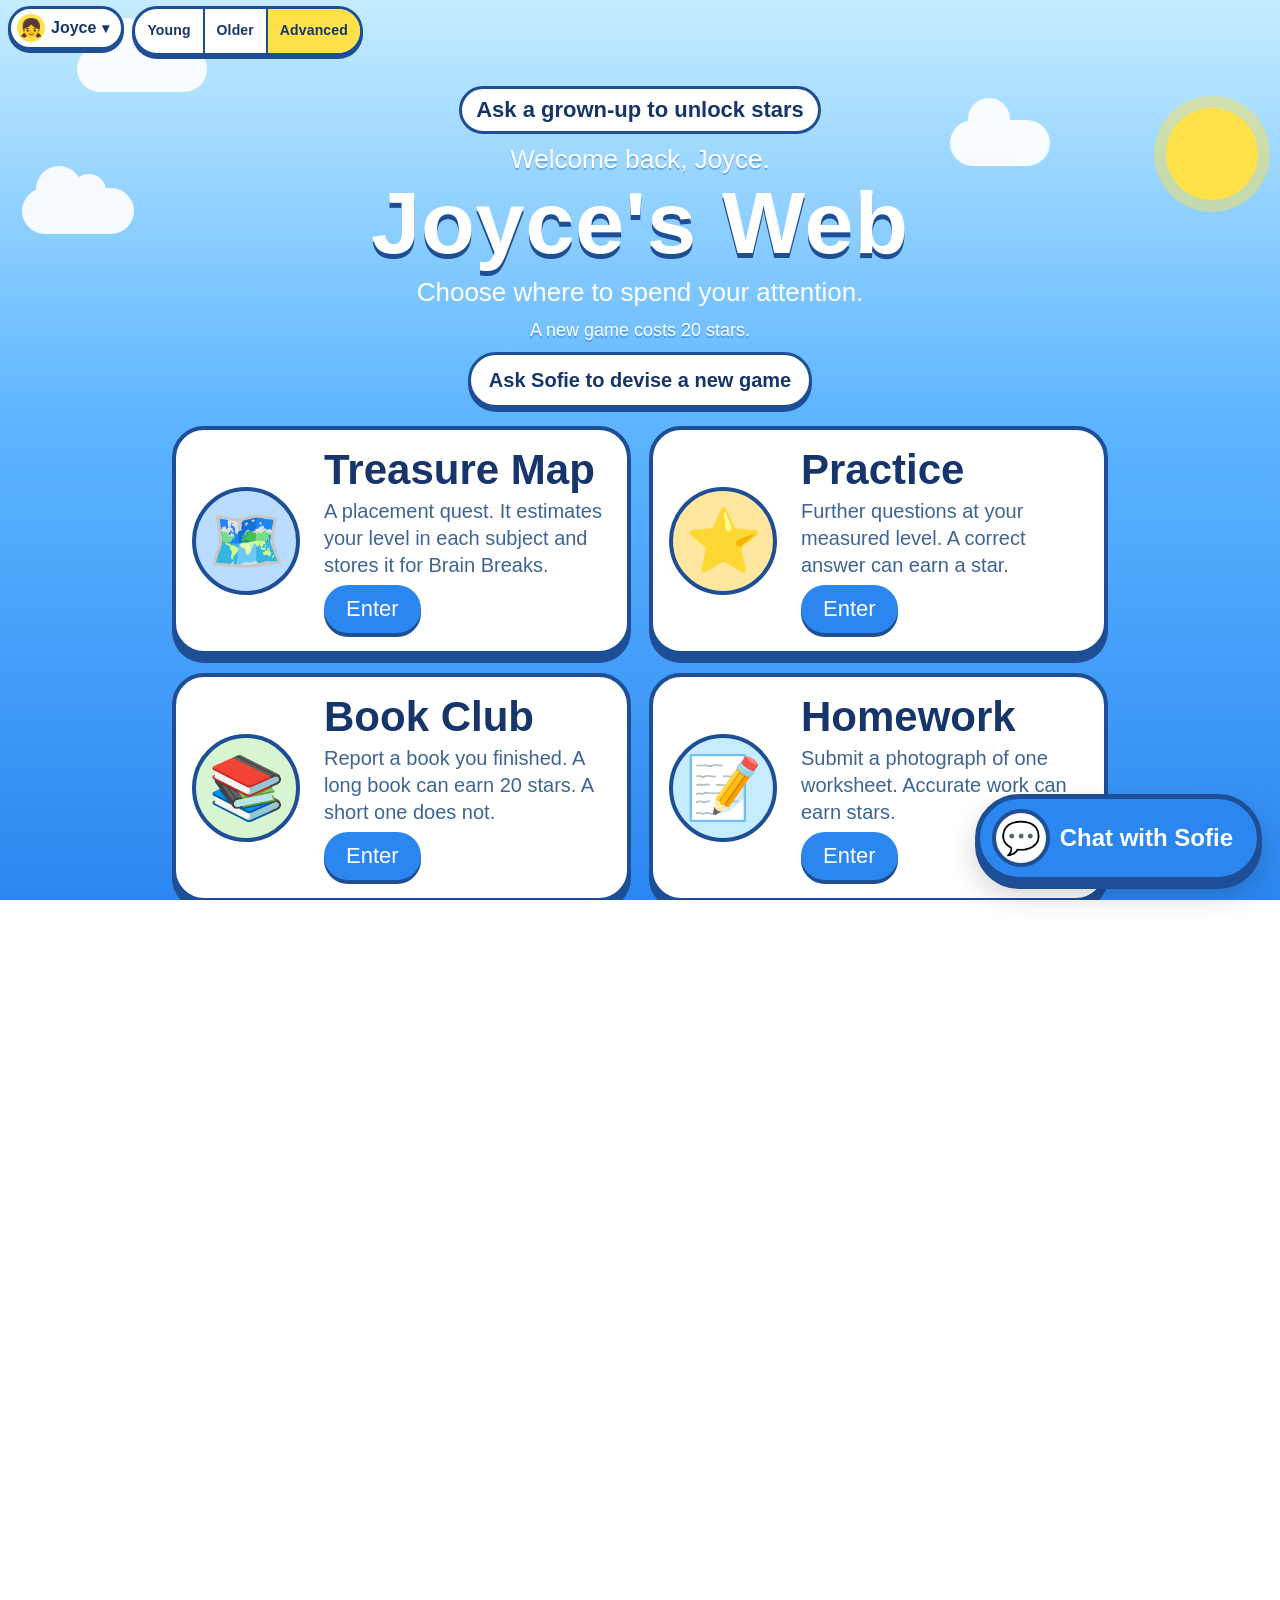
==== commit bb96f49a: "Add a Young, Older, and Advanced register for Joyce. The control sits beside the kid switch, default" ====
--- a/index.html
+++ b/index.html
@@ -28,11 +28,11 @@
   <main class="wrap">
     <header class="hero">
       <p class="starbar" id="starbar" data-needs="stars">★</p>
-      <p class="hello">Hello, <span data-child-name>Joyce</span>!</p>
+      <p class="hello" data-style="home.hello">Welcome back, Joyce.</p>
       <h1 data-site-title>Joyce's Web</h1>
-      <p class="tag">Tap a game to play.</p>
-      <p class="star-ask" data-needs="stars">A new game costs <span data-price="newGame">20</span> stars.</p>
-      <button type="button" class="star-game" id="new-game" data-needs="chat stars">Ask <span data-bot-name>Sofie</span> for a new game</button>
+      <p class="tag" data-style="home.tag">Choose where to spend your attention.</p>
+      <p class="star-ask" data-needs="stars" data-style="home.price">A new game costs 20 stars.</p>
+      <button type="button" class="star-game" id="new-game" data-needs="chat stars" data-style="home.newgame">Ask Sofie to devise a new game</button>
     </header>
     <section id="game-list" class="game-list" aria-label="Games"></section>
     <ul class="parade" aria-hidden="true">
@@ -47,7 +47,7 @@
     </ul>
   </main>
   <footer class="foot">
-    <p>Made for <span data-child-name>Joyce</span></p>
+    <p data-style="home.made">Built for Joyce</p>
     <details class="parent-note">
       <summary>For parents</summary>
       <p>Brain Breaks are short learning pauses instead of ads. At the end of every level, whether <span data-child-name>Joyce</span> finishes it or starts it over, she answers a few questions. Questions get a little harder as the game level goes up. Levels are saved on this iPad. Players can switch on the break screen.</p>
@@ -63,5 +63,6 @@
   <script src="stars/stars.js"></script>
   <script src="chat/chat.js" defer></script>
   <script src="js/kid-switch.js"></script>
+  <script src="js/style-level.js"></script>
 </body>
 </html>
--- a/css/fit.css
+++ b/css/fit.css
@@ -38,8 +38,15 @@
 
 body.game > .topbar,
 body.game > .quest-top,
-body.game > .dock {
+body.game > .dock,
+body.game > #joyce-chrome {
   flex: 0 0 auto;
+}
+
+#joyce-chrome {
+  width: 100%;
+  max-width: 100%;
+  box-sizing: border-box;
 }
 
 body.game > .app,
